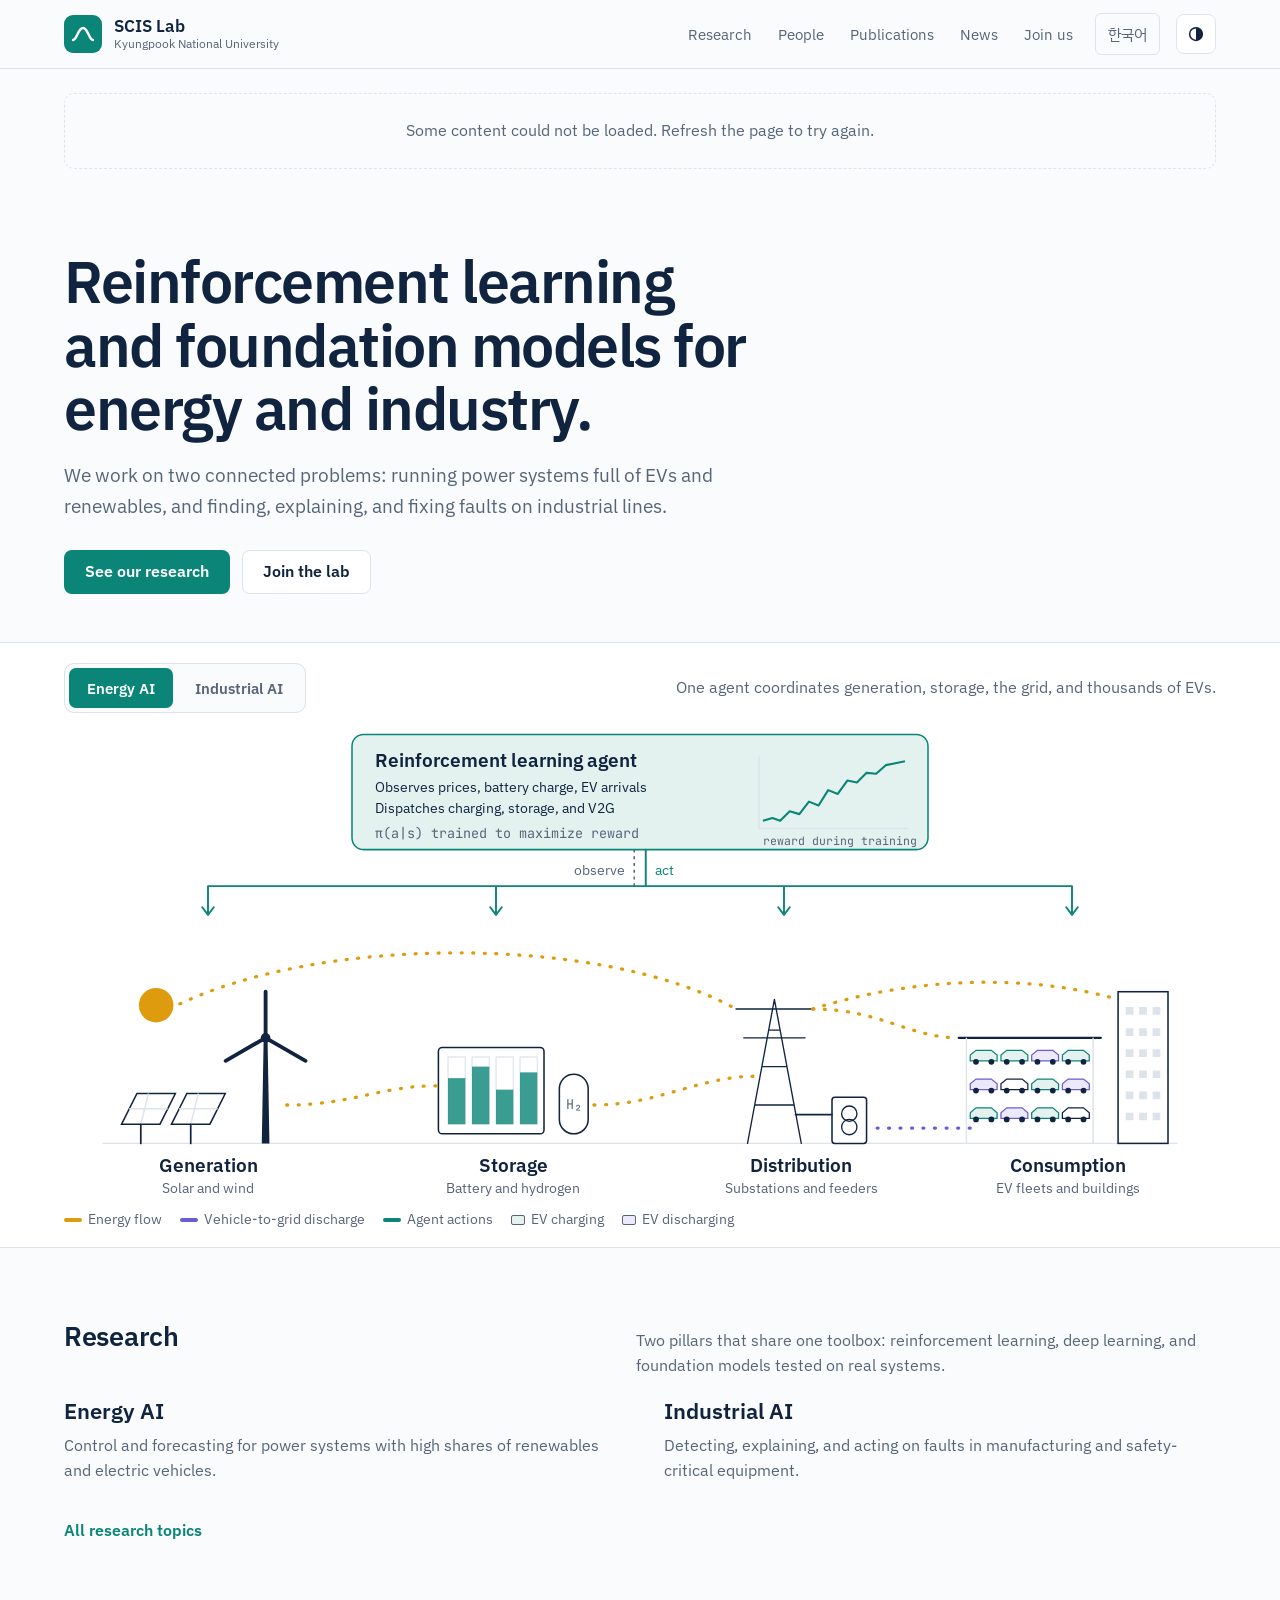
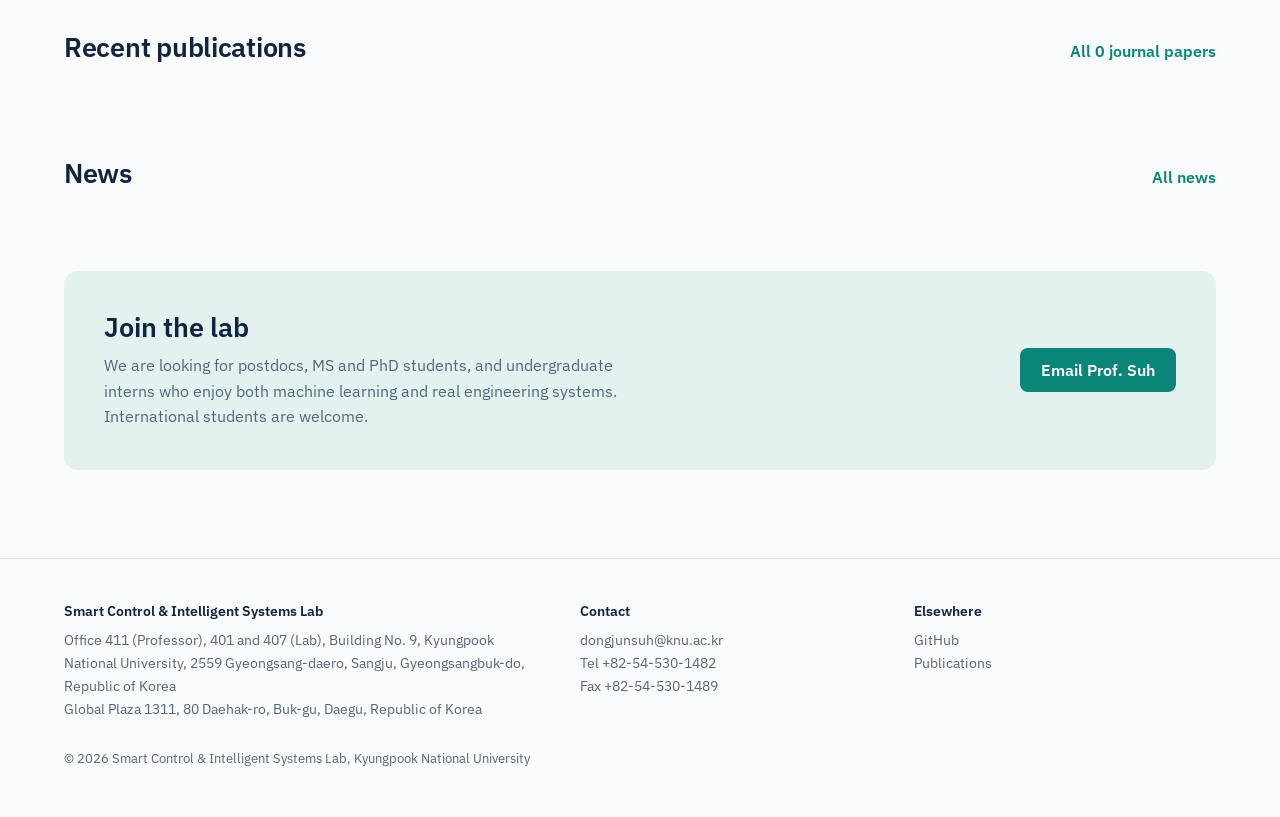
==== index.html @ 7b861deb "Initial website Co-Authored-By: Claude Opus 5.5 <noreply@anthropic.com>" ====
<!DOCTYPE html>
<html lang="en">
<head>
<meta charset="UTF-8">
<meta name="viewport" content="width=device-width, initial-scale=1, viewport-fit=cover">
<title>SCIS Lab | Kyungpook National University</title>
<meta name="description" content="Smart Control & Intelligent Systems Lab (SCIS Lab) at Kyungpook National University: Energy AI and Industrial AI research led by Prof. Dongjun Suh.">
<meta property="og:title" content="SCIS Lab | Kyungpook National University">
<meta property="og:description" content="Smart Control & Intelligent Systems Lab (SCIS Lab) at Kyungpook National University: Energy AI and Industrial AI research led by Prof. Dongjun Suh.">
<meta property="og:type" content="website">
<meta name="theme-color" content="#0B8577">
<link rel="icon" href="assets/img/favicon.svg" type="image/svg+xml">
<link rel="preconnect" href="https://fonts.googleapis.com">
<link rel="preconnect" href="https://fonts.gstatic.com" crossorigin>
<link href="https://fonts.googleapis.com/css2?family=IBM+Plex+Sans+KR:wght@400;500;600&family=IBM+Plex+Sans:ital,wght@0,400;0,500;0,600;1,400&family=JetBrains+Mono:wght@400;500&display=swap" rel="stylesheet">
<link rel="stylesheet" href="assets/css/style.css">
<script>try{var t=localStorage.getItem('theme');if(t==='light'||t==='dark')document.documentElement.setAttribute('data-theme',t);var l=new URLSearchParams(location.search).get('lang')||localStorage.getItem('lang');if(l==='ko')document.documentElement.lang='ko';}catch(e){}</script>
</head>
<body data-page="home">
<a class="skip" href="#main">Skip to content</a>
<header class="site-header" id="site-header"></header>
<main id="main">
<section class="hero" id="hero"><div class="wrap"><p class="muted">Loading…</p></div></section>
<section class="stage" id="stage" aria-label="Research illustrations"></section>
<section class="sec" id="home-research"></section>
<section class="sec" id="home-pubs"></section>
<section class="sec" id="home-news"></section>
<section id="join"></section>
</main>
<footer class="site-footer" id="site-footer"></footer>
<script src="assets/js/i18n.js"></script>
<script src="assets/js/illustrations.js"></script>
<script src="assets/js/app.js"></script>
</body>
</html>
---- assets/css/style.css ----
/* ==========================================================================
   SCIS Lab — site styles
   Colors are defined once here. Change a value to restyle the whole site.
   ========================================================================== */
:root {
  --bg: #FAFBFC; --surface: #FFFFFF; --ink: #10233F; --muted: #56657A; --line: #DDE3EA;
  --accent: #0B8577; --accent-ink: #FFFFFF; --tint: #E3F2EF;
  --sun: #DE9B0E; --alert: #D64545; --ev: #6B5BD6; --ev-soft: #ECE9FB;
  --radius: 10px; --wrap: 1200px;
  --font: "IBM Plex Sans", "IBM Plex Sans KR", system-ui, -apple-system, "Apple SD Gothic Neo", "Malgun Gothic", sans-serif;
  --mono: "JetBrains Mono", ui-monospace, SFMono-Regular, Menlo, monospace;
  color-scheme: light;
  box-sizing: border-box;
  padding-top: env(safe-area-inset-top, 0px);
  padding-bottom: env(safe-area-inset-bottom, 0px);
}
@media (prefers-color-scheme: dark) {
  :root:not([data-theme="light"]) {
    --bg: #0F1620; --surface: #16202C; --ink: #E4EBF3; --muted: #9AA8B8; --line: #2A3748;
    --accent: #3CC2B1; --accent-ink: #06201C; --tint: #12302E;
    --sun: #F1B940; --alert: #F07070; --ev: #A597FF; --ev-soft: #28244A;
    color-scheme: dark;
  }
}
:root[data-theme="dark"] {
  --bg: #0F1620; --surface: #16202C; --ink: #E4EBF3; --muted: #9AA8B8; --line: #2A3748;
  --accent: #3CC2B1; --accent-ink: #06201C; --tint: #12302E;
  --sun: #F1B940; --alert: #F07070; --ev: #A597FF; --ev-soft: #28244A;
  color-scheme: dark;
}
html { scroll-padding-top: calc(env(safe-area-inset-top, 0px) + 80px); -webkit-text-size-adjust: 100%; }
*, *::before, *::after { box-sizing: border-box; }
body { margin: 0; background: var(--bg); color: var(--ink); font-family: var(--font); line-height: 1.6; -webkit-font-smoothing: antialiased; }
html[lang="ko"] body { word-break: keep-all; }
img, svg { max-width: 100%; }
a { color: inherit; }
p { margin: 0 0 1em; }
h1, h2, h3 { line-height: 1.2; margin: 0; }
ul { list-style: none; margin: 0; padding: 0; }
button { font: inherit; }
:focus-visible { outline: 2px solid var(--accent); outline-offset: 2px; border-radius: 4px; }
.wrap { max-width: var(--wrap); margin: 0 auto; padding: 0 24px; }
.sr-only { position: absolute; width: 1px; height: 1px; overflow: hidden; clip: rect(0 0 0 0); white-space: nowrap; }
.skip { position: absolute; left: 12px; top: -60px; z-index: 100; background: var(--accent); color: var(--accent-ink); padding: 10px 14px; border-radius: 8px; text-decoration: none; }
.skip:focus { top: 12px; }
.muted { color: var(--muted); }

/* ---------- header ---------- */
.site-header { position: sticky; top: env(safe-area-inset-top, 0px); z-index: 30; background: var(--bg); background: color-mix(in srgb, var(--bg) 90%, transparent); backdrop-filter: blur(10px); -webkit-backdrop-filter: blur(10px); border-bottom: 1px solid var(--line); }
.bar { position: relative; display: flex; align-items: center; gap: 16px; height: 68px; }
.brand { display: flex; align-items: center; gap: 12px; text-decoration: none; line-height: 1.15; min-width: 0; }
.brand strong { font-weight: 600; font-size: 1.05rem; display: block; }
.brand small { display: block; font-size: .75rem; color: var(--muted); white-space: nowrap; overflow: hidden; text-overflow: ellipsis; }
.brand img { height: 40px; width: auto; display: block; }
.mark { flex: none; width: 38px; height: 38px; border-radius: 9px; background: var(--accent); color: var(--accent-ink); display: grid; place-items: center; }
.mark svg { width: 26px; height: 26px; }
.nav { margin-left: auto; display: flex; align-items: center; gap: 2px; }
.nav a { padding: 8px 12px; border-radius: 6px; color: var(--muted); text-decoration: none; font-size: .95rem; white-space: nowrap; }
.nav a:hover { color: var(--ink); background: var(--tint); }
.nav a[aria-current="page"] { color: var(--ink); font-weight: 600; box-shadow: inset 0 -2px 0 var(--accent); border-radius: 0; }
.nav .lang { margin-left: 8px; border: 1px solid var(--line); border-radius: 6px; }
.icon-btn { flex: none; width: 40px; height: 40px; border-radius: 8px; border: 1px solid var(--line); background: var(--surface); color: var(--ink); display: inline-flex; align-items: center; justify-content: center; cursor: pointer; }
.icon-btn svg { width: 18px; height: 18px; }
.menu-btn { display: none; }
@media (max-width: 900px) {
  .menu-btn { display: inline-flex; }
  .nav { display: none; position: absolute; left: -24px; right: -24px; top: 68px; flex-direction: column; align-items: stretch; gap: 0; background: var(--surface); border-bottom: 1px solid var(--line); padding: 8px 16px 16px; box-shadow: 0 12px 24px rgba(16,35,63,.12); }
  .nav.open { display: flex; }
  .nav a { padding: 14px 12px; font-size: 1.05rem; }
  .nav a[aria-current="page"] { box-shadow: inset 3px 0 0 var(--accent); }
  .nav .lang { margin: 8px 0 0; text-align: center; }
  .theme-btn { margin-left: auto; }
}

/* ---------- buttons, chips ---------- */
.btn { display: inline-flex; align-items: center; justify-content: center; min-height: 44px; padding: 0 20px; border-radius: 8px; font-weight: 600; text-decoration: none; border: 1px solid transparent; cursor: pointer; }
.btn.primary { background: var(--accent); color: var(--accent-ink); }
.btn.ghost { border-color: var(--line); background: var(--surface); color: var(--ink); }
.actions { display: flex; gap: 12px; flex-wrap: wrap; }
.chip-row { display: flex; gap: 6px; flex-wrap: wrap; }
.chip { font-size: .9rem; min-height: 38px; padding: 0 14px; border-radius: 999px; border: 1px solid var(--line); background: var(--surface); color: var(--muted); cursor: pointer; }
.chip[aria-pressed="true"] { background: var(--ink); color: var(--bg); border-color: var(--ink); font-weight: 600; }
.badge { display: inline-block; font-size: .78rem; padding: 2px 8px; border-radius: 999px; background: var(--tint); color: var(--ink); white-space: nowrap; }
.badge.alt { background: var(--ev-soft); }
.badge.warn { background: color-mix(in srgb, var(--sun) 22%, transparent); }
.more { color: var(--accent); font-weight: 600; text-decoration: none; }
.more:hover { text-decoration: underline; }

/* ---------- page sections ---------- */
.page-head { padding: 56px 0 28px; border-bottom: 1px solid var(--line); }
.page-head h1 { font-size: clamp(2rem, 4.4vw, 3rem); font-weight: 600; letter-spacing: -.02em; margin-bottom: 12px; }
.page-head p { color: var(--muted); max-width: 64ch; margin: 0; font-size: 1.08rem; }
.sec { padding: 72px 0 0; }
.sec-head { display: flex; justify-content: space-between; align-items: baseline; gap: 16px; flex-wrap: wrap; margin-bottom: 20px; }
.sec-head h2 { font-size: 1.7rem; font-weight: 600; letter-spacing: -.01em; }
.sec-head p { margin: 0; color: var(--muted); max-width: 58ch; }
.sub-h { font-size: 1.2rem; font-weight: 600; margin: 40px 0 12px; }
.status { padding: 24px; border: 1px dashed var(--line); border-radius: var(--radius); color: var(--muted); text-align: center; }

/* ---------- home hero ---------- */
.hero { padding: 64px 0 0; }
.hero h1 { font-size: clamp(2.1rem, 5vw, 3.7rem); line-height: 1.08; letter-spacing: -.025em; font-weight: 600; max-width: 20ch; margin-bottom: 20px; }
html[lang="ko"] .hero h1 { max-width: 22ch; line-height: 1.2; }
.lead { font-size: clamp(1.05rem, 1.6vw, 1.2rem); color: var(--muted); max-width: 62ch; margin-bottom: 28px; }
.stage { margin-top: 48px; background: var(--surface); border-top: 1px solid var(--line); border-bottom: 1px solid var(--line); padding: 20px 0 16px; }
.stage-row { display: flex; justify-content: space-between; align-items: center; gap: 16px; flex-wrap: wrap; margin-bottom: 8px; }
.tabs { display: inline-flex; gap: 4px; padding: 4px; border: 1px solid var(--line); border-radius: 10px; background: var(--bg); }
.tabs button { font-weight: 600; font-size: .95rem; border: 0; background: transparent; color: var(--muted); min-height: 40px; padding: 0 18px; border-radius: 7px; cursor: pointer; }
.tabs button[aria-selected="true"] { background: var(--accent); color: var(--accent-ink); }
.stage-note { margin: 0; color: var(--muted); max-width: 62ch; }
.il-scroll { overflow-x: auto; -webkit-overflow-scrolling: touch; }
.il-scroll .il { min-width: 760px; }
.swipe { display: none; font-size: .82rem; color: var(--muted); margin: 4px 0 0; }
@media (max-width: 760px) { .swipe { display: block; } }
@media (max-width: 600px) { .tabs { display: flex; width: 100%; } .tabs button { flex: 1; } .hero { padding-top: 40px; } }

/* ---------- illustrations ---------- */
.il { display: block; width: 100%; height: auto; }
.il text { font-family: var(--font); }
.il .t-h { font-size: 20px; font-weight: 600; fill: var(--ink); }
.il .t-s { font-size: 15px; fill: var(--muted); }
.il .t-ink { fill: var(--ink); }
.il .t-m { font-size: 14px; fill: var(--muted); font-family: var(--mono); }
.il .t-xs { font-size: 12px; }
.il .t-acc { fill: var(--accent); }
.il .o { fill: var(--surface); stroke: var(--ink); stroke-width: 1.6; }
.il .ln { fill: none; stroke: var(--ink); stroke-width: 1.8; stroke-linecap: round; stroke-linejoin: round; }
.il .ln.thin { stroke-width: 1.4; } .il .ln.w2 { stroke-width: 2.4; } .il .ln.w3 { stroke-width: 3; } .il .ln.w4 { stroke-width: 4; }
.il .fill-ink { fill: var(--ink); }
.il .soft { fill: none; stroke: var(--line); stroke-width: 1.5; }
.il .dot { fill: var(--line); }
.il .windows { fill: none; stroke: var(--line); stroke-width: 8; stroke-dasharray: 8 6; }
.il .agent { fill: var(--tint); stroke: var(--accent); stroke-width: 1.6; }
.il .ctl { fill: none; stroke: var(--accent); stroke-width: 2; stroke-linecap: round; stroke-linejoin: round; }
.il .obs { fill: none; stroke: var(--muted); stroke-width: 1.6; stroke-dasharray: 3 4; }
.il .curve { fill: none; stroke: var(--accent); stroke-width: 2.2; stroke-linejoin: round; }
.il .flow { fill: none; stroke: var(--sun); stroke-width: 3.4; stroke-linecap: round; stroke-dasharray: 1 11; animation: il-flow 1.1s linear infinite; }
.il .flow.v2g { stroke: var(--ev); }
.il .sun { fill: var(--sun); }
.il .soc { fill: var(--accent); opacity: .8; }
.il .cell { fill: none; stroke: var(--line); stroke-width: 1.2; }
.il .car { fill: var(--surface); stroke: var(--ink); stroke-width: 1.3; }
.il .car.c { fill: var(--tint); stroke: var(--accent); }
.il .car.v { fill: var(--ev-soft); stroke: var(--ev); }
.il .wheel { fill: var(--ink); }
.il .part { fill: var(--surface); stroke: var(--ink); stroke-width: 1.6; }
.il .bad { fill: var(--surface); stroke: var(--alert); stroke-width: 2.4; }
.il .crack { fill: none; stroke: var(--alert); stroke-width: 2.4; stroke-linejoin: round; stroke-linecap: round; }
.il .crack.thin { stroke-width: 1.8; }
.il .alert-d { fill: none; stroke: var(--alert); stroke-width: 1.6; stroke-dasharray: 5 4; }
.il .ring { fill: none; stroke: var(--alert); stroke-width: 2; }
.il .heat { fill: var(--alert); opacity: .16; }
.il .signal { fill: none; stroke: var(--muted); stroke-width: 1.8; stroke-linejoin: round; }
.il .signal.ink { stroke: var(--ink); }
.il .scan { fill: var(--accent); opacity: .1; animation: il-pulse 2.4s ease-in-out infinite; }
.il .blades { transform-box: view-box; transform-origin: 210px 330px; animation: il-spin 9s linear infinite; }
.il .arm-o { fill: none; stroke: var(--ink); stroke-width: 16; stroke-linecap: round; stroke-linejoin: round; }
.il .arm-i { fill: none; stroke: var(--surface); stroke-width: 10; stroke-linecap: round; stroke-linejoin: round; }
.il .tag { fill: var(--surface); stroke: var(--accent); stroke-width: 1.6; }
@keyframes il-flow { to { stroke-dashoffset: -24; } }
@keyframes il-spin { to { transform: rotate(360deg); } }
@keyframes il-pulse { 50% { opacity: .26; } }
@media (prefers-reduced-motion: reduce) { .il .flow, .il .scan, .il .blades { animation: none; } }
.legend { display: flex; gap: 8px 18px; flex-wrap: wrap; font-size: .85rem; color: var(--muted); margin-top: 8px; }
.legend span { display: inline-flex; align-items: center; gap: 6px; }
.legend i { display: inline-block; width: 18px; height: 4px; border-radius: 2px; }
.legend i.box { width: 14px; height: 10px; border: 1.3px solid; }
.k-flow { background: var(--sun); } .k-v2g { background: var(--ev); } .k-act { background: var(--accent); } .k-anom { background: var(--alert); }
.k-charge { background: var(--tint); border-color: var(--accent); } .k-discharge { background: var(--ev-soft); border-color: var(--ev); } .k-vlm { background: var(--tint); border-color: var(--accent); }

/* ---------- pillars & research ---------- */
.pillars { display: grid; grid-template-columns: repeat(2, minmax(0, 1fr)); gap: 48px; }
.pillar h3 { font-size: 1.35rem; font-weight: 600; margin-bottom: 8px; }
.pillar > p { color: var(--muted); margin-bottom: 14px; }
.topic-list li { padding: 12px 0; border-top: 1px solid var(--line); }
.topic-list b { display: block; font-weight: 600; }
.topic-list span { color: var(--muted); font-size: .94rem; }
.pillar-block { padding: 56px 0 0; }
.pillar-block > h2 { font-size: 1.9rem; font-weight: 600; margin-bottom: 8px; }
.pillar-block > p { color: var(--muted); max-width: 64ch; margin-bottom: 20px; }
.fig-box { background: var(--surface); border: 1px solid var(--line); border-radius: var(--radius); padding: 16px; }
.topic-grid { display: grid; grid-template-columns: repeat(auto-fill, minmax(260px, 1fr)); gap: 16px; margin-top: 20px; }
.topic-card { background: var(--surface); border: 1px solid var(--line); border-radius: var(--radius); padding: 18px 20px; }
.topic-card img { width: 100%; border-radius: 6px; margin-bottom: 12px; aspect-ratio: 16/10; object-fit: cover; }
.topic-card h3 { font-size: 1.05rem; font-weight: 600; margin-bottom: 6px; }
.topic-card p { color: var(--muted); font-size: .94rem; margin-bottom: 8px; }
.kw { font-size: .82rem; color: var(--muted); }
.timeline li { display: grid; grid-template-columns: 170px minmax(0, 1fr); gap: 16px; padding: 14px 0; border-top: 1px solid var(--line); }
.timeline time { color: var(--muted); font-variant-numeric: tabular-nums; }
.timeline b { font-weight: 600; display: block; }
.timeline span { color: var(--muted); font-size: .94rem; }
@media (max-width: 860px) { .pillars { grid-template-columns: 1fr; gap: 36px; } }
@media (max-width: 600px) { .timeline li { grid-template-columns: 1fr; gap: 2px; } }

/* ---------- publications ---------- */
.stats { display: flex; gap: 28px; flex-wrap: wrap; margin-top: 20px; }
.stats div { font-size: .95rem; color: var(--muted); }
.stats b { display: block; font-size: 1.8rem; color: var(--ink); font-weight: 600; line-height: 1.1; font-variant-numeric: tabular-nums; }
.filters { position: sticky; top: calc(env(safe-area-inset-top, 0px) + 68px); z-index: 20; background: var(--bg); border-bottom: 1px solid var(--line); padding: 14px 0; }
.filters .wrap { display: grid; gap: 10px; }
.filter-top { display: flex; gap: 10px; flex-wrap: wrap; }
.search { flex: 1 1 260px; min-height: 44px; padding: 0 14px; border: 1px solid var(--line); border-radius: 8px; background: var(--surface); color: var(--ink); font: inherit; }
.select { min-height: 44px; padding: 0 10px; border: 1px solid var(--line); border-radius: 8px; background: var(--surface); color: var(--ink); font: inherit; }
.count { font-size: .9rem; color: var(--muted); }
.year-h { font-size: 1.25rem; font-weight: 600; margin: 36px 0 4px; color: var(--accent); font-variant-numeric: tabular-nums; }
.pub { display: grid; grid-template-columns: minmax(0, 1fr); gap: 18px; padding: 18px 0; border-top: 1px solid var(--line); }
.pub.has-thumb { grid-template-columns: 150px minmax(0, 1fr); }
.pub .thumb { width: 150px; aspect-ratio: 16/10; object-fit: cover; border-radius: 6px; border: 1px solid var(--line); background: var(--surface); }
.pub h3 { font-size: 1.04rem; line-height: 1.42; font-weight: 600; margin-bottom: 4px; }
.pub .authors { color: var(--muted); font-size: .94rem; margin: 0 0 2px; }
.pub .authors b { color: var(--ink); font-weight: 600; }
.pub .venue { font-size: .94rem; margin: 0 0 8px; }
.pub .venue i { font-style: italic; }
.pub-foot { display: flex; gap: 6px 8px; flex-wrap: wrap; align-items: center; }
.pub-foot a, .pub-foot button { display: inline-flex; align-items: center; min-height: 32px; padding: 0 11px; border: 1px solid var(--line); border-radius: 6px; font-size: .84rem; text-decoration: none; background: var(--surface); color: var(--ink); cursor: pointer; }
.pub-foot a:hover, .pub-foot button:hover { border-color: var(--accent); color: var(--accent); }
.patent { padding: 16px 0; border-top: 1px solid var(--line); }
.patent h3 { font-size: 1rem; font-weight: 600; margin-bottom: 4px; }
.patent p { margin: 0; color: var(--muted); font-size: .92rem; }
@media (max-width: 600px) {
  .pub.has-thumb { grid-template-columns: 1fr; }
  .pub .thumb { width: 100%; max-width: 320px; }
  .filters { position: static; }
}

/* ---------- featured pubs on home ---------- */
.fpub { display: grid; grid-template-columns: 168px minmax(0, 1fr); gap: 24px; padding: 22px 0; border-top: 1px solid var(--line); }
.fpub .thumb, .fpub .glyph { width: 168px; aspect-ratio: 16/10; border-radius: 6px; border: 1px solid var(--line); object-fit: cover; background: var(--surface); }
.fpub h3 { font-size: 1.06rem; line-height: 1.4; font-weight: 600; margin-bottom: 6px; }
@media (max-width: 600px) { .fpub { grid-template-columns: 1fr; gap: 12px; } .fpub .thumb, .fpub .glyph { width: 100%; max-width: 320px; } }
.glyph .g-soft { fill: none; stroke: var(--line); stroke-width: 1.5; }
.glyph .g-ink { fill: none; stroke: var(--muted); stroke-width: 1.8; stroke-linejoin: round; }
.glyph .g-acc { fill: none; stroke: var(--accent); stroke-width: 2.2; }
.glyph .g-sun { fill: none; stroke: var(--sun); stroke-width: 2.4; }
.glyph .g-alert { fill: none; stroke: var(--alert); stroke-width: 2; }
.glyph .g-tint { fill: var(--tint); }

/* ---------- news ---------- */
.news-list > li { display: grid; grid-template-columns: 120px minmax(0, 1fr); gap: 18px; padding: 18px 0; border-top: 1px solid var(--line); }
.news-list time { color: var(--muted); font-variant-numeric: tabular-nums; }
.news-list h3 { font-size: 1.05rem; font-weight: 600; margin: 4px 0 4px; line-height: 1.45; }
.news-list p { margin: 0; color: var(--muted); }
.news-list img { margin-top: 12px; border-radius: 8px; max-height: 280px; object-fit: cover; }
.news-list a.more { display: inline-block; margin-top: 6px; }
@media (max-width: 600px) { .news-list > li { grid-template-columns: 1fr; gap: 2px; } }

/* ---------- people ---------- */
.prof { display: grid; grid-template-columns: 240px minmax(0, 1fr); gap: 40px; padding-top: 48px; }
.prof .photo, .avatar { background: var(--tint); color: var(--accent); display: grid; place-items: center; font-weight: 600; overflow: hidden; }
.prof .photo { width: 240px; aspect-ratio: 3/4; border-radius: 12px; font-size: 3rem; }
.prof .photo img, .avatar img { width: 100%; height: 100%; object-fit: cover; }
.prof h2 { font-size: 1.9rem; font-weight: 600; margin-bottom: 4px; }
.prof .title { color: var(--accent); font-weight: 600; margin-bottom: 12px; }
.prof .depts { color: var(--muted); margin-bottom: 16px; }
.contact-list { display: grid; grid-template-columns: repeat(2, minmax(0, 1fr)); gap: 10px 24px; padding: 16px 18px; background: var(--surface); border: 1px solid var(--line); border-radius: var(--radius); margin-bottom: 16px; font-size: .95rem; }
.contact-list dt { font-size: .8rem; color: var(--muted); }
.contact-list dd { margin: 0; overflow-wrap: anywhere; }
.bio p { max-width: 70ch; }
details.more-box { border-top: 1px solid var(--line); padding: 14px 0; }
details.more-box summary { cursor: pointer; font-weight: 600; font-size: 1.05rem; list-style: none; display: flex; justify-content: space-between; align-items: center; min-height: 32px; }
details.more-box summary::-webkit-details-marker { display: none; }
details.more-box summary::after { content: "+"; color: var(--muted); font-weight: 400; font-size: 1.3rem; }
details.more-box[open] summary::after { content: "−"; }
details.more-box li { padding: 8px 0; border-bottom: 1px dashed var(--line); font-size: .95rem; }
details.more-box li:last-child { border-bottom: 0; }
details.more-box li span { color: var(--muted); }
.people-grid { display: grid; grid-template-columns: repeat(auto-fill, minmax(220px, 1fr)); gap: 16px; }
.person { background: var(--surface); border: 1px solid var(--line); border-radius: var(--radius); padding: 18px; }
.avatar { width: 72px; height: 72px; border-radius: 50%; font-size: 1.3rem; margin-bottom: 12px; }
.person h3 { font-size: 1.02rem; font-weight: 600; margin-bottom: 2px; }
.person .ko { color: var(--muted); font-weight: 400; font-size: .92rem; }
.person p { margin: 0 0 4px; font-size: .9rem; color: var(--muted); }
.person a { font-size: .88rem; color: var(--accent); text-decoration: none; overflow-wrap: anywhere; }
.alumni-grid { display: grid; grid-template-columns: repeat(auto-fill, minmax(200px, 1fr)); gap: 0 24px; }
.alumni-grid li { padding: 10px 0; border-top: 1px solid var(--line); }
.alumni-grid b { font-weight: 600; display: block; }
.alumni-grid span { color: var(--muted); font-size: .9rem; }
@media (max-width: 760px) { .prof { grid-template-columns: 1fr; gap: 24px; } .prof .photo { width: 180px; } .contact-list { grid-template-columns: 1fr; } }

/* ---------- join & footer ---------- */
.join { margin-top: 80px; background: var(--tint); border-radius: 14px; padding: 40px; display: grid; grid-template-columns: 1.4fr 1fr; gap: 32px; align-items: center; }
.join h2 { font-size: 1.7rem; font-weight: 600; margin-bottom: 10px; }
.join p { margin: 0; color: var(--muted); max-width: 56ch; }
.join .actions { justify-content: flex-end; }
@media (max-width: 760px) { .join { grid-template-columns: 1fr; padding: 28px; } .join .actions { justify-content: flex-start; } }
.site-footer { margin-top: 88px; border-top: 1px solid var(--line); padding: 40px 0 48px; color: var(--muted); font-size: .9rem; }
.site-footer .cols { display: grid; grid-template-columns: 1.6fr 1fr 1fr; gap: 32px; }
.site-footer strong { color: var(--ink); display: block; margin-bottom: 6px; font-weight: 600; }
.site-footer p { margin: 0; white-space: pre-line; }
.site-footer a { text-decoration: none; }
.site-footer a:hover { color: var(--accent); }
.site-footer .fine { margin-top: 28px; font-size: .82rem; }
@media (max-width: 760px) { .site-footer .cols { grid-template-columns: 1fr; gap: 20px; } }

.toast { position: fixed; left: 50%; bottom: calc(24px + env(safe-area-inset-bottom, 0px)); transform: translateX(-50%); background: var(--ink); color: var(--bg); padding: 10px 16px; border-radius: 8px; font-size: .92rem; z-index: 50; opacity: 0; transition: opacity .2s; pointer-events: none; }
.toast.show { opacity: 1; }
@media (prefers-reduced-motion: reduce) { .toast { transition: none; } }
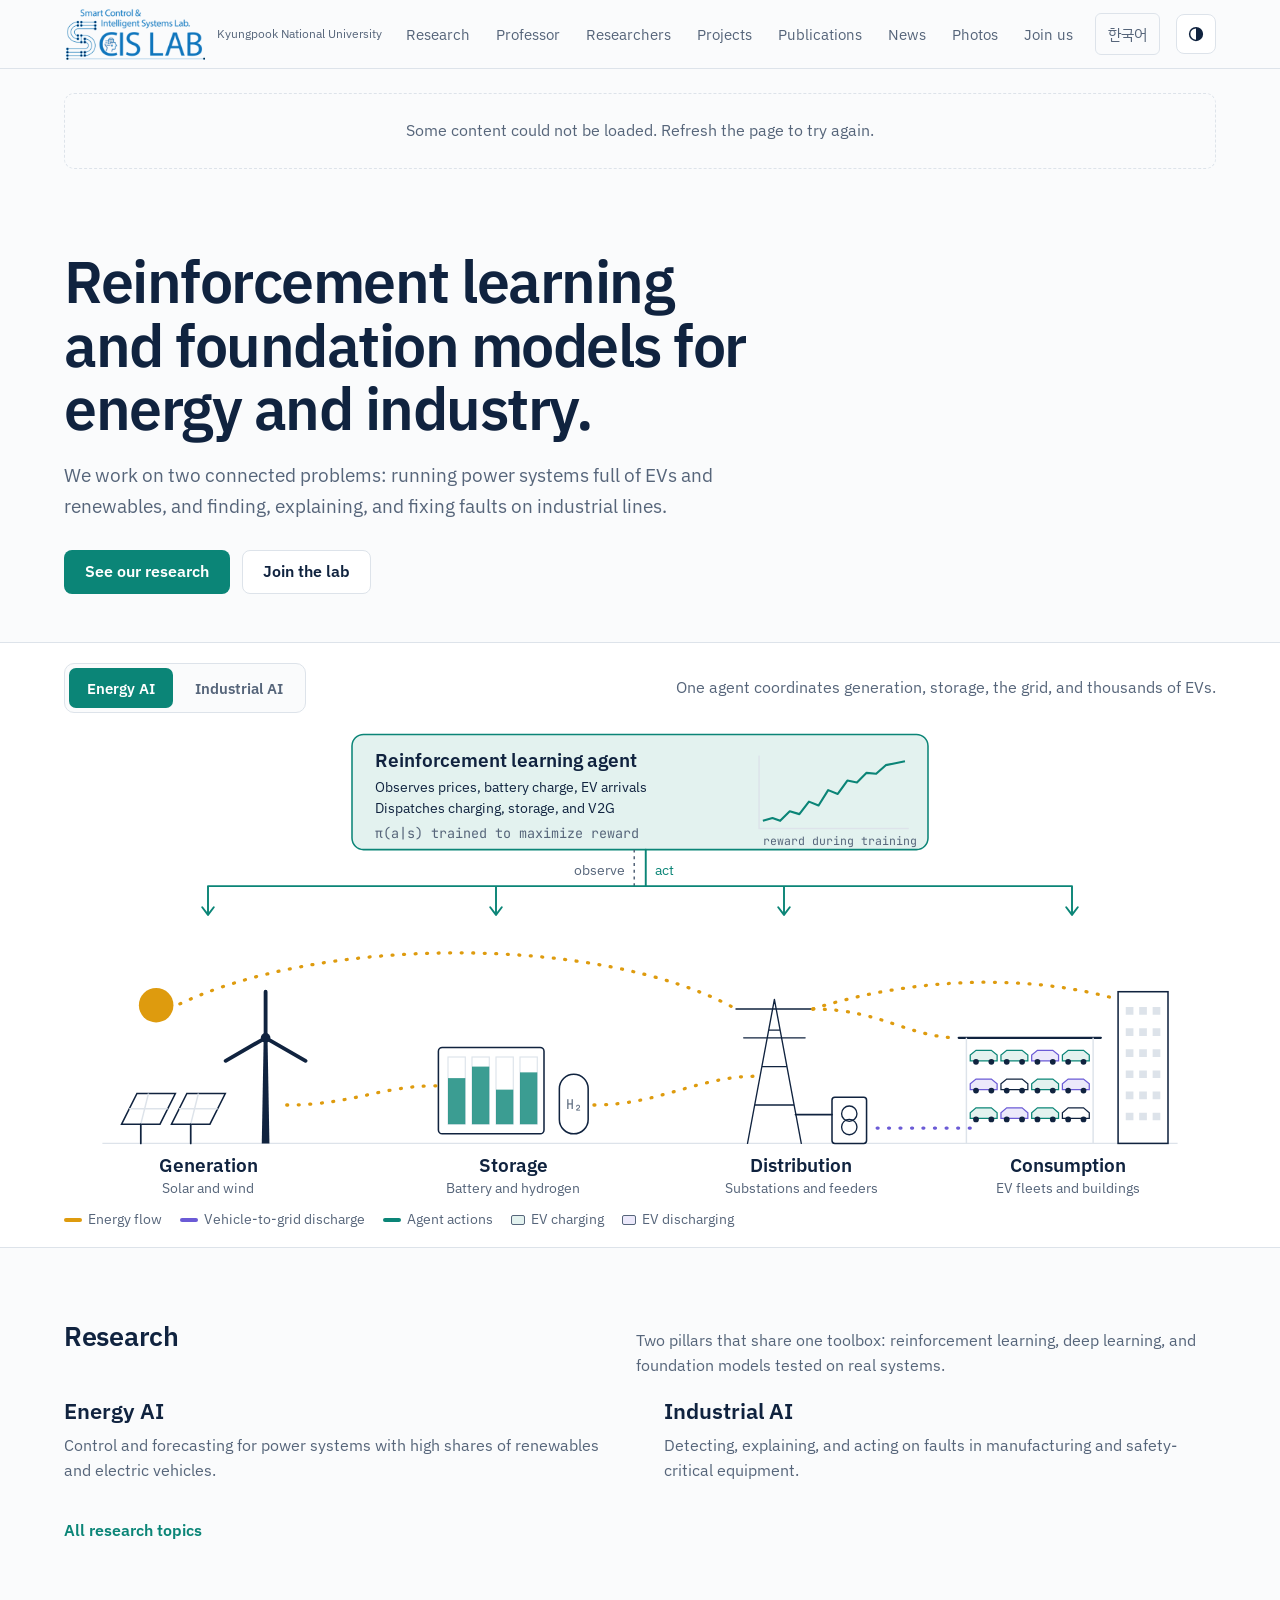
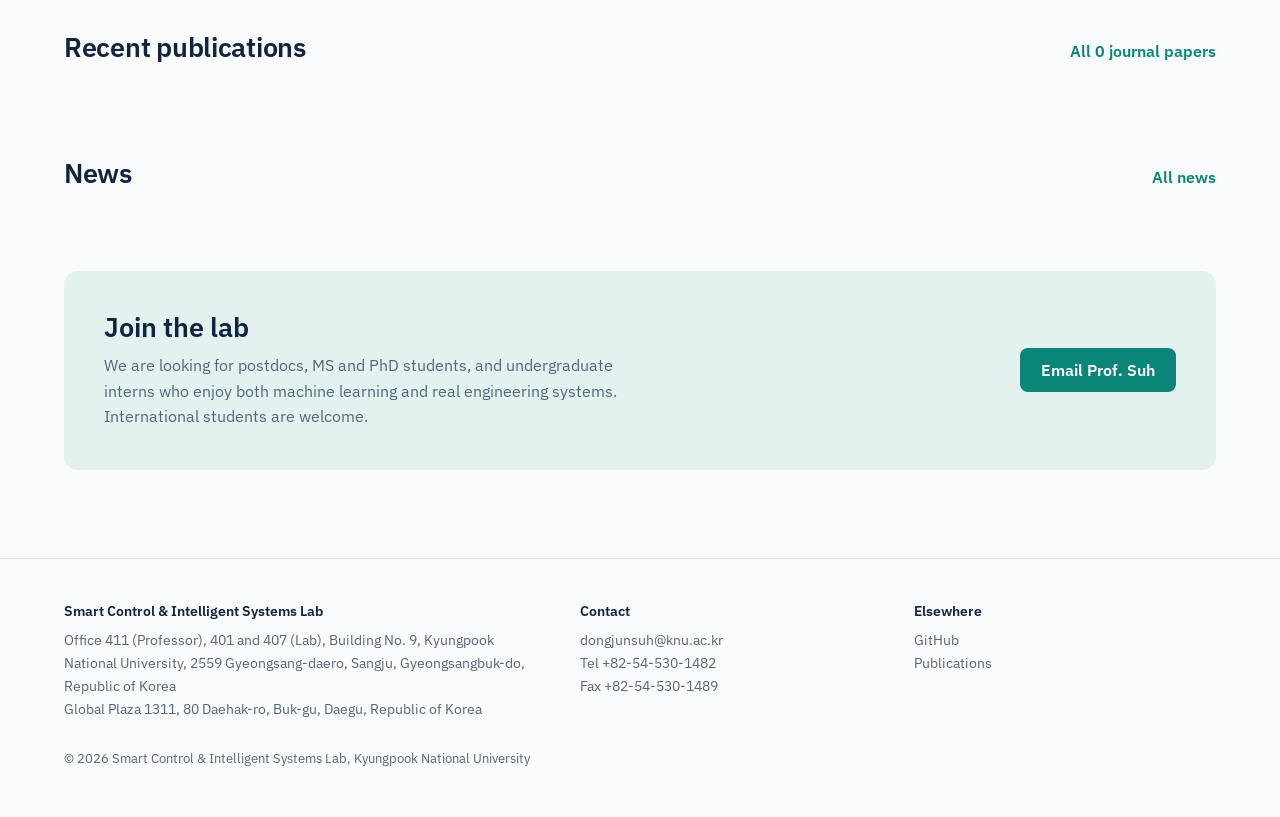
==== commit e2f1bf04: "Add photo gallery, fix logo flash and stale assets, refine pubs - New Photos page with 38 albums (10" ====
--- a/index.html
+++ b/index.html
@@ -13,6 +13,7 @@
 <link rel="preconnect" href="https://fonts.googleapis.com">
 <link rel="preconnect" href="https://fonts.gstatic.com" crossorigin>
 <link href="https://fonts.googleapis.com/css2?family=IBM+Plex+Sans+KR:wght@400;500;600&family=IBM+Plex+Sans:ital,wght@0,400;0,500;0,600;1,400&family=JetBrains+Mono:wght@400;500&display=swap" rel="stylesheet">
+<link rel="preload" href="assets/img/logo.png" as="image">
 <link rel="stylesheet" href="assets/css/style.css">
 <script>try{var t=localStorage.getItem('theme');if(t==='light'||t==='dark')document.documentElement.setAttribute('data-theme',t);var l=new URLSearchParams(location.search).get('lang')||localStorage.getItem('lang');if(l==='ko')document.documentElement.lang='ko';}catch(e){}</script>
 </head>
--- a/assets/css/style.css
+++ b/assets/css/style.css
@@ -52,6 +52,10 @@
 .brand strong { font-weight: 600; font-size: 1.05rem; display: block; }
 .brand small { display: block; font-size: .75rem; color: var(--muted); white-space: nowrap; overflow: hidden; text-overflow: ellipsis; }
 .brand img { height: 40px; width: auto; display: block; }
+.brand img.logo { height: 52px; }
+@media (max-width: 760px) { .brand img.logo { height: 40px; } }
+@media (min-width: 761px) and (max-width: 1100px) { .brand.has-logo small { display: none; } }
+.contact-list .wide { grid-column: 1 / -1; }
 .mark { flex: none; width: 38px; height: 38px; border-radius: 9px; background: var(--accent); color: var(--accent-ink); display: grid; place-items: center; }
 .mark svg { width: 26px; height: 26px; }
 .nav { margin-left: auto; display: flex; align-items: center; gap: 2px; }
@@ -214,9 +218,44 @@
 .pub-foot { display: flex; gap: 6px 8px; flex-wrap: wrap; align-items: center; }
 .pub-foot a, .pub-foot button { display: inline-flex; align-items: center; min-height: 32px; padding: 0 11px; border: 1px solid var(--line); border-radius: 6px; font-size: .84rem; text-decoration: none; background: var(--surface); color: var(--ink); cursor: pointer; }
 .pub-foot a:hover, .pub-foot button:hover { border-color: var(--accent); color: var(--accent); }
+.pub .label, .patent .label { color: var(--accent); font-variant-numeric: tabular-nums; font-weight: 600; }
+.pub .alt-title { color: var(--muted); font-size: .92rem; margin: -2px 0 4px; }
+.pub .metrics { font-size: .86rem; color: var(--muted); margin: -4px 0 8px; }
+.pub .metrics b { color: var(--ink); font-weight: 600; }
+.pub .mts { display: inline-flex; gap: 4px; flex-wrap: wrap; margin-right: 8px; vertical-align: 1px; }
+.pub .mt { font-size: .76rem; font-weight: 600; padding: 1px 7px; border-radius: 4px; border: 1px solid var(--line); background: var(--surface); color: var(--ink); white-space: nowrap; }
+.pub .mt.idx { background: var(--ink); border-color: var(--ink); color: var(--bg); }
+.pub .mt.q1 { background: var(--tint); border-color: var(--accent); color: var(--accent); }
+.albums { display: grid; grid-template-columns: repeat(auto-fill, minmax(300px, 1fr)); gap: 20px; }
+.album { background: var(--surface); border: 1px solid var(--line); border-radius: var(--radius); padding: 14px; }
+.album h3 { font-size: 1rem; font-weight: 600; margin-bottom: 2px; }
+.album .muted { font-size: .85rem; margin: 0 0 10px; }
+.thumbs { display: grid; grid-template-columns: repeat(3, 1fr); gap: 6px; }
+.thumbs button { padding: 0; border: 0; background: var(--tint); border-radius: 6px; overflow: hidden; cursor: zoom-in; aspect-ratio: 4/3; }
+.thumbs img { width: 100%; height: 100%; object-fit: cover; display: block; transition: transform .2s; }
+.thumbs button:hover img { transform: scale(1.04); }
+.lightbox { border: 0; padding: 0; background: transparent; max-width: 96vw; max-height: 96vh; overflow: visible; }
+.lightbox::backdrop { background: rgba(0, 0, 0, .85); }
+.lightbox img { display: block; max-width: 92vw; max-height: 82vh; margin: 0 auto; border-radius: 6px; }
+.lightbox p { color: #fff; text-align: center; margin: 10px 0 0; font-size: .95rem; }
+.lightbox button { position: fixed; top: 50%; transform: translateY(-50%); width: 48px; height: 48px; border-radius: 50%; border: 0; background: rgba(255, 255, 255, .15); color: #fff; font-size: 1.8rem; cursor: pointer; }
+.lightbox .lb-prev { left: 16px; } .lightbox .lb-next { right: 16px; }
+.lightbox .lb-close { top: 32px; right: 16px; transform: none; }
+.type-block { margin-top: 12px; }
+.type-h { font-size: 1.5rem; font-weight: 600; margin: 48px 0 0; padding-bottom: 8px; border-bottom: 2px solid var(--ink); }
+.type-h span { color: var(--muted); font-weight: 400; font-size: 1rem; margin-left: 6px; }
+.type-block .year-h { font-size: 1.08rem; margin-top: 24px; }
+.timeline .role { display: block; font-size: .82rem; color: var(--accent); font-weight: 600; }
+.timeline time .badge { display: block; width: max-content; margin-top: 6px; }
+.collab-grid { display: grid; grid-template-columns: repeat(auto-fill, minmax(260px, 1fr)); gap: 16px; margin-top: 20px; }
+.collab { background: var(--surface); border: 1px solid var(--line); border-radius: var(--radius); padding: 16px 18px; }
+.collab h3 { font-size: 1rem; font-weight: 600; margin-bottom: 8px; }
+.collab h3 span { color: var(--muted); font-weight: 400; margin-left: 4px; }
+.collab li { font-size: .92rem; padding: 4px 0; }
+.collab li span { display: block; color: var(--accent); font-size: .84rem; }
 .patent { padding: 16px 0; border-top: 1px solid var(--line); }
 .patent h3 { font-size: 1rem; font-weight: 600; margin-bottom: 4px; }
-.patent p { margin: 0; color: var(--muted); font-size: .92rem; }
+.patent p { margin: 0 0 4px; color: var(--muted); font-size: .92rem; }
 @media (max-width: 600px) {
   .pub.has-thumb { grid-template-columns: 1fr; }
   .pub .thumb { width: 100%; max-width: 320px; }
@@ -245,10 +284,10 @@
 @media (max-width: 600px) { .news-list > li { grid-template-columns: 1fr; gap: 2px; } }
 
 /* ---------- people ---------- */
-.prof { display: grid; grid-template-columns: 240px minmax(0, 1fr); gap: 40px; padding-top: 48px; }
+.prof { display: grid; grid-template-columns: 170px minmax(0, 1fr); gap: 36px; padding-top: 48px; }
 .prof .photo, .avatar { background: var(--tint); color: var(--accent); display: grid; place-items: center; font-weight: 600; overflow: hidden; }
-.prof .photo { width: 240px; aspect-ratio: 3/4; border-radius: 12px; font-size: 3rem; }
-.prof .photo img, .avatar img { width: 100%; height: 100%; object-fit: cover; }
+.prof .photo { width: 170px; aspect-ratio: 3/4; border-radius: 12px; font-size: 2.4rem; }
+.prof .photo img, .avatar img { width: 100%; height: 100%; object-fit: cover; object-position: center 20%; }
 .prof h2 { font-size: 1.9rem; font-weight: 600; margin-bottom: 4px; }
 .prof .title { color: var(--accent); font-weight: 600; margin-bottom: 12px; }
 .prof .depts { color: var(--muted); margin-bottom: 16px; }
@@ -275,7 +314,7 @@
 .alumni-grid li { padding: 10px 0; border-top: 1px solid var(--line); }
 .alumni-grid b { font-weight: 600; display: block; }
 .alumni-grid span { color: var(--muted); font-size: .9rem; }
-@media (max-width: 760px) { .prof { grid-template-columns: 1fr; gap: 24px; } .prof .photo { width: 180px; } .contact-list { grid-template-columns: 1fr; } }
+@media (max-width: 760px) { .prof { grid-template-columns: 1fr; gap: 24px; } .prof .photo { width: 130px; } .contact-list { grid-template-columns: 1fr; } }
 
 /* ---------- join & footer ---------- */
 .join { margin-top: 80px; background: var(--tint); border-radius: 14px; padding: 40px; display: grid; grid-template-columns: 1.4fr 1fr; gap: 32px; align-items: center; }
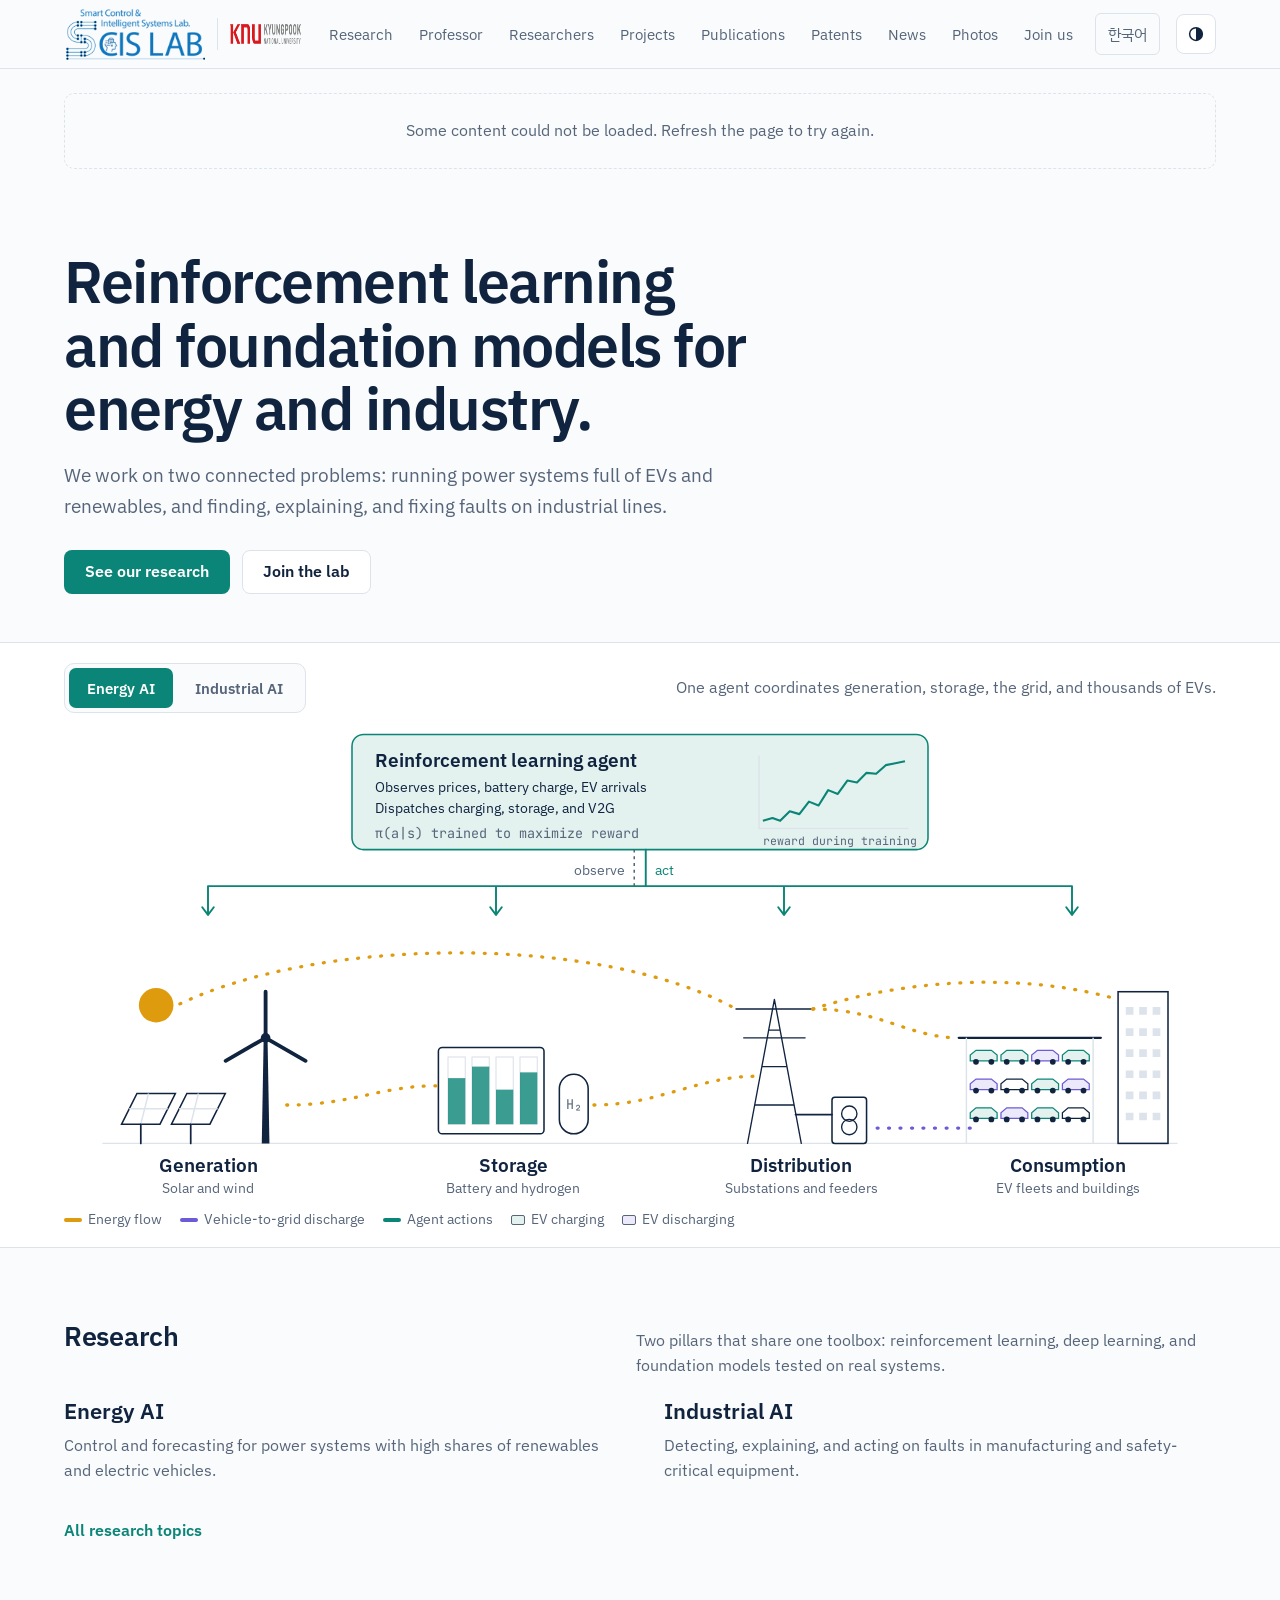
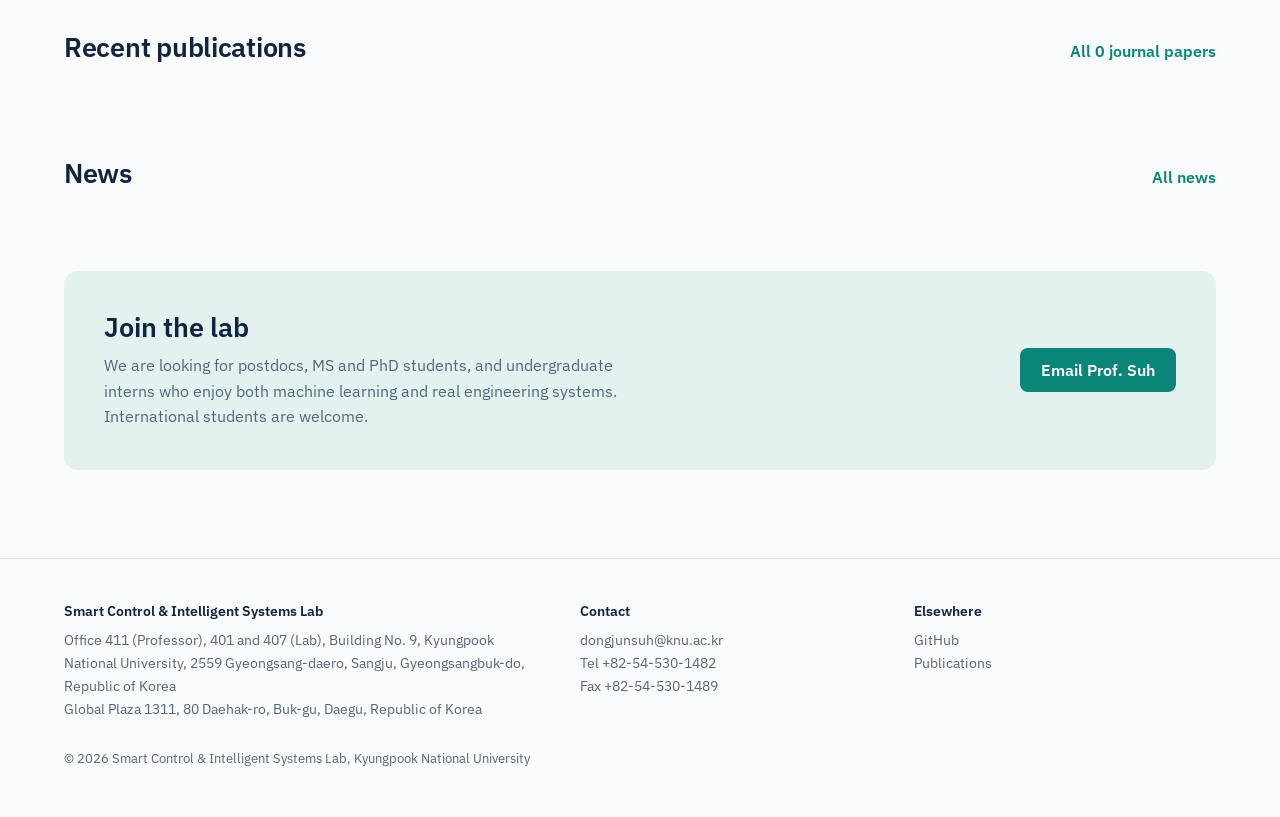
==== commit e5bf4092: "List publications by year with type tags; add Patents page and KNU logo - Publications grouped by ye" ====
--- a/index.html
+++ b/index.html
@@ -8,8 +8,9 @@
 <meta property="og:title" content="SCIS Lab | Kyungpook National University">
 <meta property="og:description" content="Smart Control & Intelligent Systems Lab (SCIS Lab) at Kyungpook National University: Energy AI and Industrial AI research led by Prof. Dongjun Suh.">
 <meta property="og:type" content="website">
-<meta name="theme-color" content="#0B8577">
-<link rel="icon" href="assets/img/favicon.svg" type="image/svg+xml">
+<meta name="theme-color" content="#1273BA">
+<link rel="icon" href="assets/img/favicon-32.png" type="image/png">
+<link rel="apple-touch-icon" href="assets/img/apple-touch-icon.png">
 <link rel="preconnect" href="https://fonts.googleapis.com">
 <link rel="preconnect" href="https://fonts.gstatic.com" crossorigin>
 <link href="https://fonts.googleapis.com/css2?family=IBM+Plex+Sans+KR:wght@400;500;600&family=IBM+Plex+Sans:ital,wght@0,400;0,500;0,600;1,400&family=JetBrains+Mono:wght@400;500&display=swap" rel="stylesheet">
--- a/assets/css/style.css
+++ b/assets/css/style.css
@@ -53,8 +53,15 @@
 .brand small { display: block; font-size: .75rem; color: var(--muted); white-space: nowrap; overflow: hidden; text-overflow: ellipsis; }
 .brand img { height: 40px; width: auto; display: block; }
 .brand img.logo { height: 52px; }
+.brand .knu { display: flex; align-items: center; padding-left: 12px; border-left: 1px solid var(--line); height: 32px; }
+.brand .knu img { height: 20px; width: auto; }
+.brand .knu .knu-dark { display: none; }
+:root[data-theme="dark"] .brand .knu .knu-light { display: none; }
+:root[data-theme="dark"] .brand .knu .knu-dark { display: block; }
+@media (prefers-color-scheme: dark) { :root:not([data-theme="light"]) .brand .knu .knu-light { display: none; } :root:not([data-theme="light"]) .brand .knu .knu-dark { display: block; } }
 @media (max-width: 760px) { .brand img.logo { height: 40px; } }
-@media (min-width: 761px) and (max-width: 1100px) { .brand.has-logo small { display: none; } }
+@media (min-width: 761px) and (max-width: 1240px) { .brand .knu { display: none; } }
+@media (max-width: 460px) { .brand .knu { display: none; } }
 .contact-list .wide { grid-column: 1 / -1; }
 .mark { flex: none; width: 38px; height: 38px; border-radius: 9px; background: var(--accent); color: var(--accent-ink); display: grid; place-items: center; }
 .mark svg { width: 26px; height: 26px; }
@@ -225,7 +232,11 @@
 .pub .mts { display: inline-flex; gap: 4px; flex-wrap: wrap; margin-right: 8px; vertical-align: 1px; }
 .pub .mt { font-size: .76rem; font-weight: 600; padding: 1px 7px; border-radius: 4px; border: 1px solid var(--line); background: var(--surface); color: var(--ink); white-space: nowrap; }
 .pub .mt.idx { background: var(--ink); border-color: var(--ink); color: var(--bg); }
+.pub .mt.t-esci, .pub .mt.t-kci { background: var(--muted); border-color: var(--muted); }
+.pub .mt.t-other, .pub .mt.t-intl_conf, .pub .mt.t-domestic_conf { background: transparent; color: var(--ink); border-color: var(--muted); }
+.year-h .yc { font-size: .85rem; font-weight: 400; color: var(--muted); margin-left: 6px; }
 .pub .mt.q1 { background: var(--tint); border-color: var(--accent); color: var(--accent); }
+.pub .mt.corr { background: var(--accent); border-color: var(--accent); color: var(--accent-ink); }
 .albums { display: grid; grid-template-columns: repeat(auto-fill, minmax(300px, 1fr)); gap: 20px; }
 .album { background: var(--surface); border: 1px solid var(--line); border-radius: var(--radius); padding: 14px; }
 .album h3 { font-size: 1rem; font-weight: 600; margin-bottom: 2px; }
@@ -305,7 +316,7 @@
 details.more-box li span { color: var(--muted); }
 .people-grid { display: grid; grid-template-columns: repeat(auto-fill, minmax(220px, 1fr)); gap: 16px; }
 .person { background: var(--surface); border: 1px solid var(--line); border-radius: var(--radius); padding: 18px; }
-.avatar { width: 72px; height: 72px; border-radius: 50%; font-size: 1.3rem; margin-bottom: 12px; }
+.avatar { width: 72px; height: 96px; border-radius: 8px; font-size: 1.3rem; margin-bottom: 12px; }
 .person h3 { font-size: 1.02rem; font-weight: 600; margin-bottom: 2px; }
 .person .ko { color: var(--muted); font-weight: 400; font-size: .92rem; }
 .person p { margin: 0 0 4px; font-size: .9rem; color: var(--muted); }
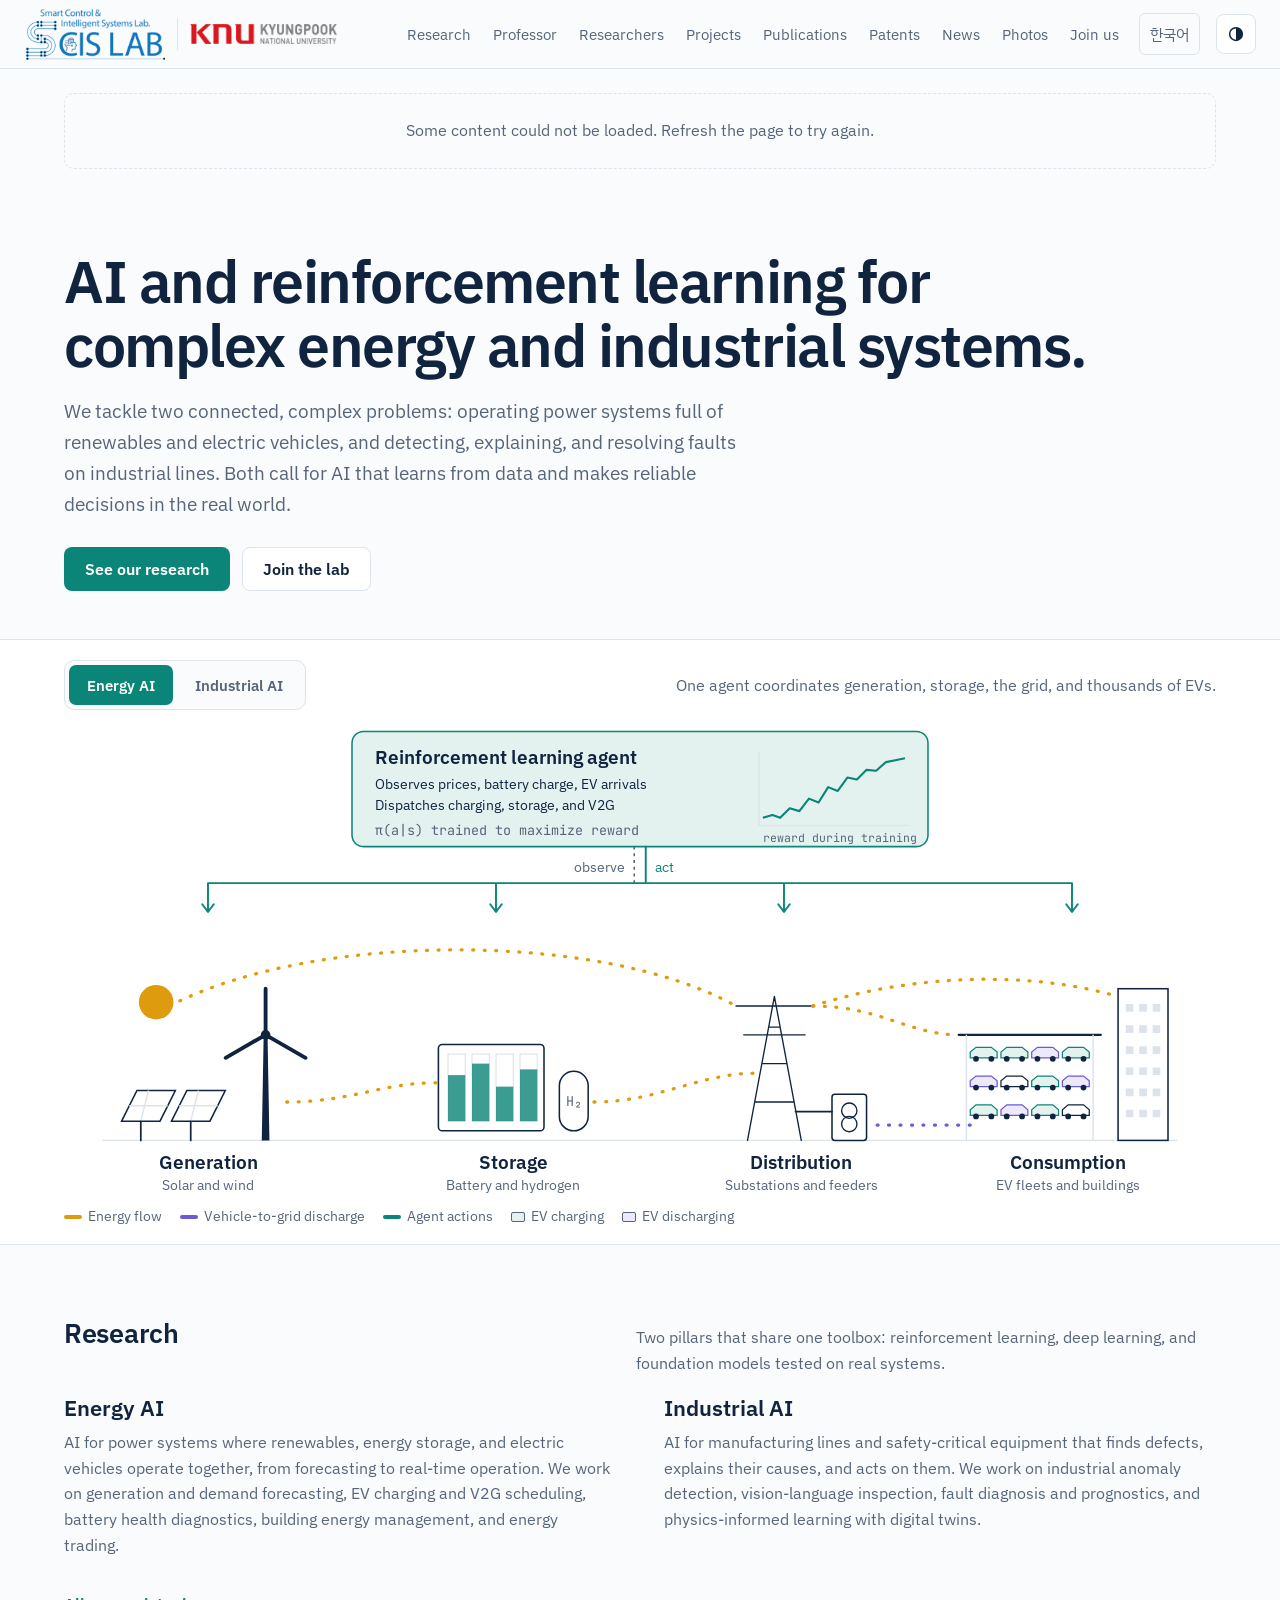
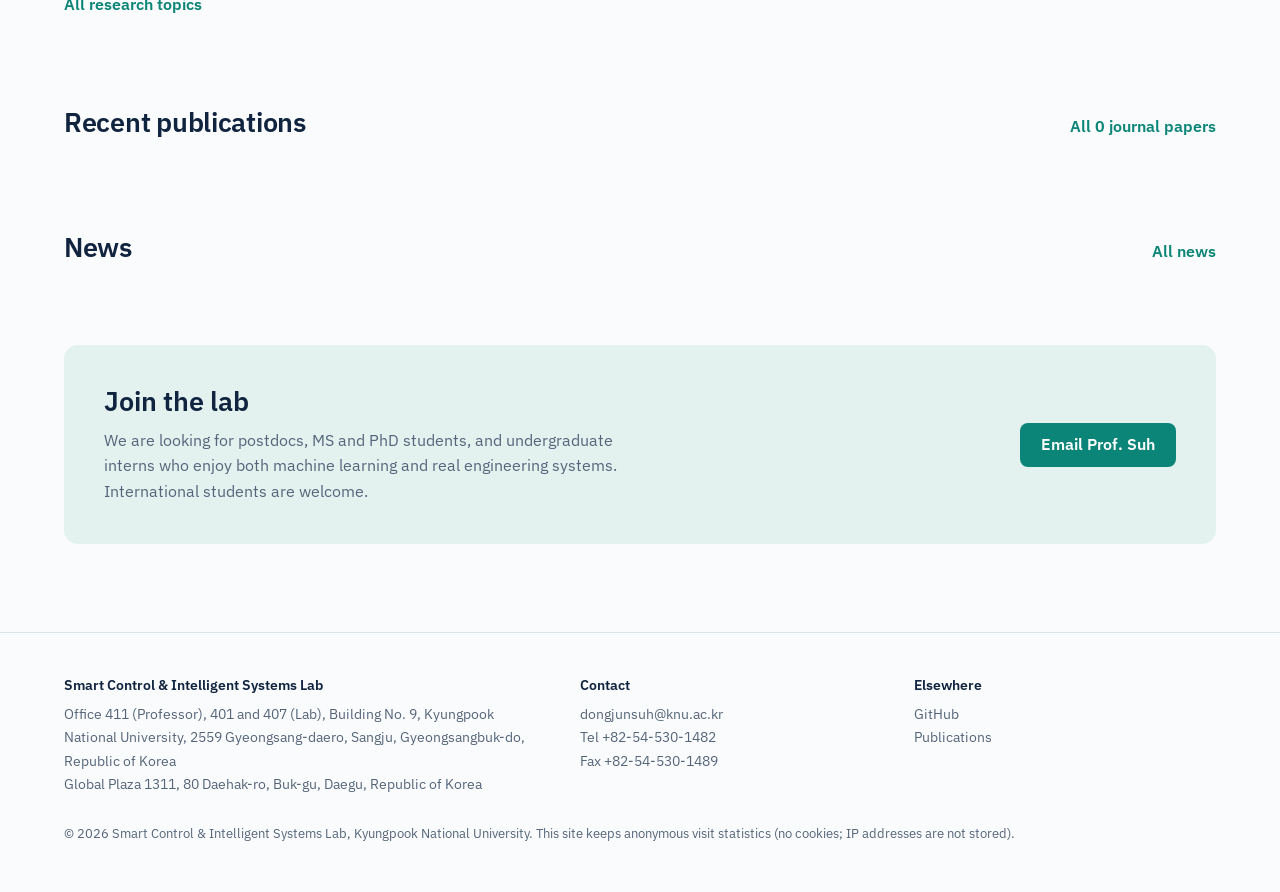
==== commit 84e8896b: "Add self-hosted visit statistics (Cloudflare Worker + D1) and dashboard - assets/js/track.js: cookie" ====
--- a/index.html
+++ b/index.html
@@ -33,5 +33,6 @@
 <script src="assets/js/i18n.js"></script>
 <script src="assets/js/illustrations.js"></script>
 <script src="assets/js/app.js"></script>
+<script src="assets/js/track.js" defer></script>
 </body>
 </html>
--- a/assets/css/style.css
+++ b/assets/css/style.css
@@ -49,39 +49,45 @@
 .site-header { position: sticky; top: env(safe-area-inset-top, 0px); z-index: 30; background: var(--bg); background: color-mix(in srgb, var(--bg) 90%, transparent); backdrop-filter: blur(10px); -webkit-backdrop-filter: blur(10px); border-bottom: 1px solid var(--line); }
 .bar { position: relative; display: flex; align-items: center; gap: 16px; height: 68px; }
 .brand { display: flex; align-items: center; gap: 12px; text-decoration: none; line-height: 1.15; min-width: 0; }
+.brand.has-logo { flex: none; }
 .brand strong { font-weight: 600; font-size: 1.05rem; display: block; }
 .brand small { display: block; font-size: .75rem; color: var(--muted); white-space: nowrap; overflow: hidden; text-overflow: ellipsis; }
 .brand img { height: 40px; width: auto; display: block; }
 .brand img.logo { height: 52px; }
 .brand .knu { display: flex; align-items: center; padding-left: 12px; border-left: 1px solid var(--line); height: 32px; }
-.brand .knu img { height: 20px; width: auto; }
+.brand .knu img { height: 20px; width: auto; max-width: none; flex: none; }
+.brand img, .brand .knu { flex: none; max-width: none; }
 .brand .knu .knu-dark { display: none; }
 :root[data-theme="dark"] .brand .knu .knu-light { display: none; }
 :root[data-theme="dark"] .brand .knu .knu-dark { display: block; }
 @media (prefers-color-scheme: dark) { :root:not([data-theme="light"]) .brand .knu .knu-light { display: none; } :root:not([data-theme="light"]) .brand .knu .knu-dark { display: block; } }
 @media (max-width: 760px) { .brand img.logo { height: 40px; } }
-@media (min-width: 761px) and (max-width: 1240px) { .brand .knu { display: none; } }
+.bar.no-knu .brand .knu { display: none; }
 @media (max-width: 460px) { .brand .knu { display: none; } }
 .contact-list .wide { grid-column: 1 / -1; }
+.bio .rich-h { font-size: 1.02rem; font-weight: 600; margin: 22px 0 6px; }
+.bio .rich-list { margin: 8px 0 14px; padding-left: 1.2em; list-style: disc; }
+.bio .rich-list li { margin: 0 0 8px; }
+.bio .rich-list b { font-weight: 600; }
 .mark { flex: none; width: 38px; height: 38px; border-radius: 9px; background: var(--accent); color: var(--accent-ink); display: grid; place-items: center; }
 .mark svg { width: 26px; height: 26px; }
 .nav { margin-left: auto; display: flex; align-items: center; gap: 2px; }
-.nav a { padding: 8px 12px; border-radius: 6px; color: var(--muted); text-decoration: none; font-size: .95rem; white-space: nowrap; }
+.nav a { padding: 8px 10px; border-radius: 6px; color: var(--muted); text-decoration: none; font-size: .95rem; white-space: nowrap; }
+.site-header .wrap { max-width: 1440px; }
 .nav a:hover { color: var(--ink); background: var(--tint); }
 .nav a[aria-current="page"] { color: var(--ink); font-weight: 600; box-shadow: inset 0 -2px 0 var(--accent); border-radius: 0; }
 .nav .lang { margin-left: 8px; border: 1px solid var(--line); border-radius: 6px; }
 .icon-btn { flex: none; width: 40px; height: 40px; border-radius: 8px; border: 1px solid var(--line); background: var(--surface); color: var(--ink); display: inline-flex; align-items: center; justify-content: center; cursor: pointer; }
 .icon-btn svg { width: 18px; height: 18px; }
 .menu-btn { display: none; }
-@media (max-width: 900px) {
-  .menu-btn { display: inline-flex; }
-  .nav { display: none; position: absolute; left: -24px; right: -24px; top: 68px; flex-direction: column; align-items: stretch; gap: 0; background: var(--surface); border-bottom: 1px solid var(--line); padding: 8px 16px 16px; box-shadow: 0 12px 24px rgba(16,35,63,.12); }
-  .nav.open { display: flex; }
-  .nav a { padding: 14px 12px; font-size: 1.05rem; }
-  .nav a[aria-current="page"] { box-shadow: inset 3px 0 0 var(--accent); }
-  .nav .lang { margin: 8px 0 0; text-align: center; }
-  .theme-btn { margin-left: auto; }
-}
+/* The header switches to the menu button whenever the links don't fit (set by fitHeader in app.js). */
+.bar.collapsed .menu-btn { display: inline-flex; }
+.bar.collapsed .nav { display: none; position: absolute; left: 0; right: 0; top: 68px; flex-direction: column; align-items: stretch; gap: 0; background: var(--surface); border-bottom: 1px solid var(--line); padding: 8px 16px 16px; box-shadow: 0 12px 24px rgba(16,35,63,.12); }
+.bar.collapsed .nav.open { display: flex; }
+.bar.collapsed .nav a { padding: 14px 12px; font-size: 1.05rem; }
+.bar.collapsed .nav a[aria-current="page"] { box-shadow: inset 3px 0 0 var(--accent); }
+.bar.collapsed .nav .lang { margin: 8px 0 0; text-align: center; }
+.bar.collapsed .theme-btn { margin-left: auto; }
 
 /* ---------- buttons, chips ---------- */
 .btn { display: inline-flex; align-items: center; justify-content: center; min-height: 44px; padding: 0 20px; border-radius: 8px; font-weight: 600; text-decoration: none; border: 1px solid transparent; cursor: pointer; }
@@ -110,8 +116,8 @@
 
 /* ---------- home hero ---------- */
 .hero { padding: 64px 0 0; }
-.hero h1 { font-size: clamp(2.1rem, 5vw, 3.7rem); line-height: 1.08; letter-spacing: -.025em; font-weight: 600; max-width: 20ch; margin-bottom: 20px; }
-html[lang="ko"] .hero h1 { max-width: 22ch; line-height: 1.2; }
+.hero h1 { font-size: clamp(2.1rem, 5vw, 3.7rem); line-height: 1.08; letter-spacing: -.025em; font-weight: 600; max-width: 30ch; margin-bottom: 20px; text-wrap: balance; }
+html[lang="ko"] .hero h1 { max-width: 26ch; line-height: 1.2; }
 .lead { font-size: clamp(1.05rem, 1.6vw, 1.2rem); color: var(--muted); max-width: 62ch; margin-bottom: 28px; }
 .stage { margin-top: 48px; background: var(--surface); border-top: 1px solid var(--line); border-bottom: 1px solid var(--line); padding: 20px 0 16px; }
 .stage-row { display: flex; justify-content: space-between; align-items: center; gap: 16px; flex-wrap: wrap; margin-bottom: 8px; }
@@ -292,6 +298,17 @@
 .news-list p { margin: 0; color: var(--muted); }
 .news-list img { margin-top: 12px; border-radius: 8px; max-height: 280px; object-fit: cover; }
 .news-list a.more { display: inline-block; margin-top: 6px; }
+.news-more summary { list-style: none; cursor: pointer; }
+.news-more summary::-webkit-details-marker { display: none; }
+.news-more summary:hover h3 { color: var(--accent); }
+.news-toggle { display: inline-block; margin-top: 6px; font-size: .88rem; color: var(--accent); font-weight: 600; }
+.news-toggle::after { content: " +"; }
+.news-more[open] .news-toggle::after { content: " −"; }
+.news-more[open] summary > p { display: none; }
+.news-detail { margin-top: 10px; }
+.news-detail p { margin: 0 0 10px; color: var(--ink); }
+.news-imgs { display: grid; grid-template-columns: repeat(auto-fill, minmax(180px, 1fr)); gap: 10px; margin-top: 6px; }
+.news-imgs img { margin: 0; width: 100%; max-height: none; border: 1px solid var(--line); }
 @media (max-width: 600px) { .news-list > li { grid-template-columns: 1fr; gap: 2px; } }
 
 /* ---------- people ---------- */
@@ -321,6 +338,7 @@
 .person .ko { color: var(--muted); font-weight: 400; font-size: .92rem; }
 .person p { margin: 0 0 4px; font-size: .9rem; color: var(--muted); }
 .person a { font-size: .88rem; color: var(--accent); text-decoration: none; overflow-wrap: anywhere; }
+@media (max-width: 600px) { .people-grid { grid-template-columns: repeat(2, minmax(0, 1fr)); gap: 10px; } .person { padding: 12px; } .person h3 { font-size: .95rem; } .person p, .person a { font-size: .8rem; } .avatar { width: 60px; height: 80px; margin-bottom: 8px; } }
 .alumni-grid { display: grid; grid-template-columns: repeat(auto-fill, minmax(200px, 1fr)); gap: 0 24px; }
 .alumni-grid li { padding: 10px 0; border-top: 1px solid var(--line); }
 .alumni-grid b { font-weight: 600; display: block; }
